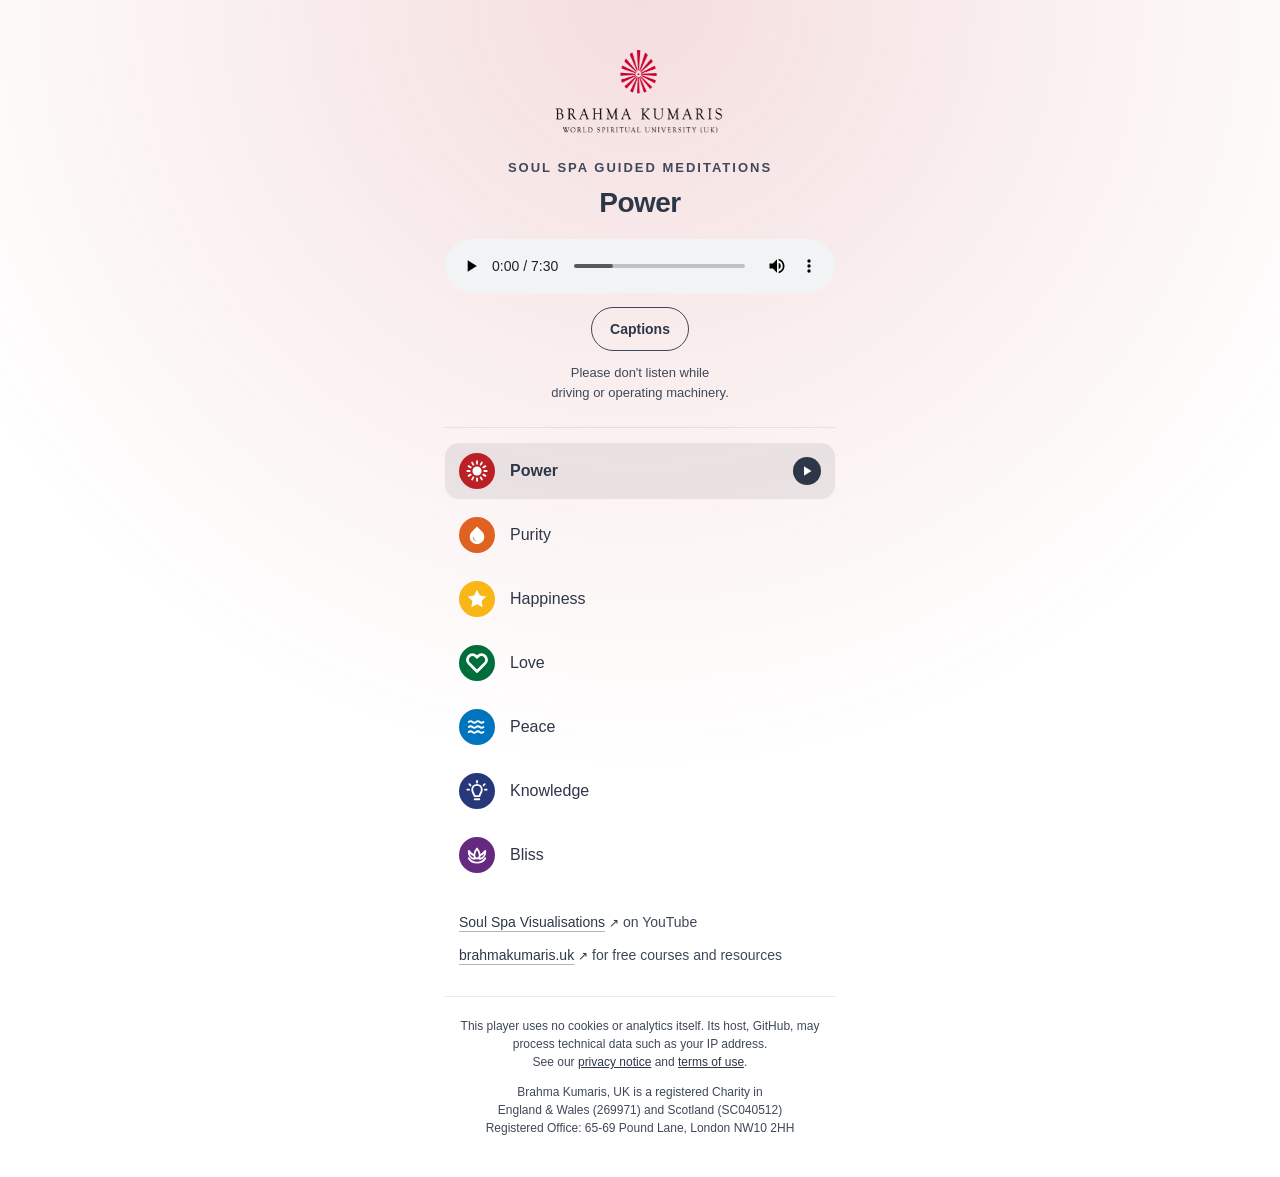
==== index.html @ 6076df24 "Add files via upload" ====
<!DOCTYPE html>
<html lang="en">
<head>
    <meta charset="UTF-8">
    <meta name="viewport" content="width=device-width, initial-scale=1.0">
    <meta name="robots" content="noindex">
    <meta name="referrer" content="no-referrer">
    <meta name="color-scheme" content="light dark">

    <!-- CSP: only same-origin files. No inline code, so styles.css and app.js can be edited freely. -->
    <meta http-equiv="Content-Security-Policy" content="default-src 'none'; img-src 'self' data:; media-src 'self'; style-src 'self'; script-src 'self'; base-uri 'none'; form-action 'none'">
    <link rel="icon" href="data:image/svg+xml,<svg xmlns=%22http://www.w3.org/2000/svg%22 viewBox=%220 0 100 100%22><text y=%22.9em%22 font-size=%2290%22>🎧</text></svg>">

    <title>Soul Spa Guided Meditations</title>

    <link rel="stylesheet" href="styles.css?v=11">
</head>
<body>
    <noscript><p class="noscript">Please enable JavaScript to use the audio guide.</p></noscript>

    <main class="player-card">
        <section class="now-playing-section" aria-labelledby="current-title">
            <img src="bk-logo.jpg" alt="Brahma Kumaris UK" class="org-logo" id="org-logo" width="190" height="80">

            <h1 class="page-title">Soul Spa Guided Meditations</h1>
            <h2 class="track-title" id="current-title" aria-live="polite">Loading...</h2>

            <audio id="audio-player" controls controlsList="nodownload" preload="metadata">
                <source id="audio-source" type="audio/mpeg">
                Your browser does not support the audio element.
            </audio>

            <button id="captions-toggle" class="captions-toggle" type="button" aria-pressed="false" hidden>Captions</button>
            <p id="captions" class="captions" hidden></p>

            <p class="safety-note">Please don't listen while driving or operating machinery.</p>

            <p id="audio-error" role="alert" hidden>Sorry, this audio track could not be loaded. Please check your connection and try again.</p>

        </section>

        <section aria-label="Meditations">
            <ul class="playlist-section" id="playlist-container" role="list"></ul>
        </section>

        <nav class="more-links" aria-label="More resources">
            <p><a href="https://www.youtube.com/playlist?list=PLLq9bWK3m2Do" target="_blank" rel="noopener noreferrer">Soul Spa Visualisations<span class="visually-hidden"> (opens in a new tab)</span></a> on YouTube</p>
            <p><a href="https://brahmakumaris.uk" target="_blank" rel="noopener noreferrer">brahmakumaris.uk<span class="visually-hidden"> (opens in a new tab)</span></a> for free courses and resources</p>
        </nav>

        <footer class="privacy-footer">
            <p>This player uses no cookies or analytics itself. Its host, GitHub, may process technical data such as your IP address.<br>See our
                <a href="https://brahmakumaris.uk/privacy-policy/" target="_blank" rel="noopener noreferrer">privacy notice<span class="visually-hidden"> (opens in a new tab)</span></a> and
                <a href="https://brahmakumaris.uk/terms-of-use" target="_blank" rel="noopener noreferrer">terms of use<span class="visually-hidden"> (opens in a new tab)</span></a>.</p>

            <p class="charity-details">
                Brahma Kumaris, UK is a registered Charity in England &amp; Wales (269971) and Scotland&nbsp;(SC040512)<br>
                Registered Office: 65-69 Pound Lane, London NW10 2HH
            </p>
        </footer>
    </main>

    <script src="captions.js?v=8"></script>
    <script src="app.js?v=5"></script>
</body>
</html>
---- styles.css ----
/* Animatable glow channels (browsers without @property just switch instantly) */
@property --glow-r { syntax: '<number>'; inherits: true; initial-value: 74; }
@property --glow-g { syntax: '<number>'; inherits: true; initial-value: 85; }
@property --glow-b { syntax: '<number>'; inherits: true; initial-value: 104; }
@property --glow-alpha { syntax: '<number>'; inherits: true; initial-value: 0.15; }
@property --glow-size { syntax: '<percentage>'; inherits: true; initial-value: 70%; }

:root {
    color-scheme: light dark;
    --text-main: #2d3748;   /* 10.6:1 on white */
    --text-muted: #3f4859;  /* 9.5:1 on white; dark enough to stay >= 4.5:1 under the colour bloom */
    --accent-contrast: #fff;
    --error: #c53030;       /* 5.5:1 on white */
    --highlight: rgba(0, 0, 0, 0.08);
    --hover-bg: rgba(0, 0, 0, 0.04);
    --active-bg: rgba(0, 0, 0, 0.07);
    --accent: #4a5568;      /* decorative only: never used for text */
    --glow-alpha: 0.15;
    --glow-peak: 0.35;      /* strongest the colour wash gets. Capped so text keeps >= 4.5:1 contrast */
    --glow-size: 70%;
    /* Slow fade back to the resting glow */
    transition: --glow-r 1s ease, --glow-g 1s ease, --glow-b 1s ease, --glow-alpha 6s ease-out, --glow-size 6s ease-out;
}

/* Colour bloom: added by app.js for the first seconds of a track, while the colour is named */
:root.bloom {
    --glow-alpha: var(--glow-peak);
    --glow-size: 100%;
    transition: --glow-r 1s ease, --glow-g 1s ease, --glow-b 1s ease, --glow-alpha 1.2s ease-out, --glow-size 2s ease-out;
}

@media (prefers-color-scheme: dark) {
    :root {
        --text-main: #edf2f7;
        --text-muted: #cbd5e0;
        --accent-contrast: #1a202c;
        --error: #fc8181;
        --highlight: rgba(255, 255, 255, 0.14);
        --hover-bg: rgba(255, 255, 255, 0.08);
        --active-bg: rgba(255, 255, 255, 0.14);
        --glow-alpha: 0.25;
        --glow-peak: 0.4;
    }
    .org-logo { mix-blend-mode: normal; background: #fff; padding: 8px; border-radius: 8px; }
    .track-symbol { color: var(--ink-dark); }
}

*, *::before, *::after { box-sizing: border-box; }

body {
    font-family: -apple-system, BlinkMacSystemFont, "Segoe UI", Roboto, Helvetica, Arial, sans-serif;
    color: var(--text-main);
    margin: 0;
    padding: 20px;
    display: flex;
    flex-direction: column;
    align-items: center;
    min-height: 100vh;
    min-height: 100dvh;
    background-color: transparent;
}

/* Ambient glow. A fixed pseudo-element instead of background-attachment: fixed, which iOS Safari renders badly. */
body::before {
    content: "";
    position: fixed;
    inset: 0;
    z-index: -1;
    pointer-events: none;
    background-image: radial-gradient(circle at 50% 0%, rgb(var(--glow-r) var(--glow-g) var(--glow-b) / var(--glow-alpha)) 0%, transparent var(--glow-size));
    background-repeat: no-repeat;
}

.player-card { padding: 20px 15px; width: 100%; max-width: 420px; display: flex; flex-direction: column; }

.org-logo { display: block; margin: 0 auto 20px; width: 190px; max-width: 100%; height: auto; mix-blend-mode: multiply; }

.now-playing-section { text-align: center; padding-bottom: 25px; border-bottom: 1px solid var(--highlight); margin-bottom: 15px; }

.page-title { font-size: 13px; text-transform: uppercase; letter-spacing: 2px; font-weight: 600; color: var(--text-muted); margin: 0 0 12px; }

.track-title { font-size: 28px; font-weight: 700; margin: 0 0 20px; letter-spacing: -0.5px; }

audio { width: 100%; margin: 0; display: block; outline: none; border: none; background-color: transparent; }

.safety-note { font-size: 13px; color: var(--text-muted); margin: 12px auto 0; line-height: 1.5; max-width: 30ch; text-wrap: balance; }

#audio-error { color: var(--error); font-size: 14px; margin: 10px 0 0; }

.privacy-footer a:focus-visible,
.track-link:focus-visible { outline: 2px solid var(--text-main); outline-offset: 2px; }


.playlist-section { display: flex; flex-direction: column; gap: 8px; list-style: none; padding: 0; margin: 0; }

.track-link {
    display: flex; align-items: center; justify-content: space-between;
    padding: 10px 14px; color: var(--text-main); border-radius: 14px;
    transition: background-color 0.2s ease; cursor: pointer;
    background: transparent; border: none; width: 100%; text-align: left; font-family: inherit;
}

.track-left-content { display: flex; align-items: center; gap: 15px; }
.track-title-text { font-size: 16px; font-weight: 500; }

.track-symbol {
    width: 36px; height: 36px; border-radius: 50%;
    display: flex; align-items: center; justify-content: center; flex-shrink: 0;
    color: var(--ink-light);              /* dark shade on light mode, bright shade on dark mode */
    background-color: var(--tint);
}

.play-indicator {
    width: 28px; height: 28px;
    background-color: var(--highlight); color: var(--text-main);
    border-radius: 50%; display: inline-flex; align-items: center; justify-content: center;
    flex-shrink: 0; transition: all 0.2s ease; opacity: 0;
}
.play-indicator::before { content: ""; width: 8px; height: 10px; margin-left: 1px; background: currentColor; clip-path: polygon(0 0, 100% 50%, 0 100%); }
.play-indicator.is-playing::before { margin-left: 0; clip-path: none; background: linear-gradient(to right, currentColor 0 3px, transparent 3px 5px, currentColor 5px 8px); }

@media (hover: hover) {
    .track-link:hover { background-color: var(--hover-bg); }
    .track-link:hover .play-indicator { opacity: 1; }
}
.track-link:active { background-color: var(--hover-bg); }
.track-link.active { background-color: var(--active-bg); }
.track-link.active .track-title-text { font-weight: 700; }
.track-link.active .play-indicator { opacity: 1; background-color: var(--text-main); color: var(--accent-contrast); }

.more-links { margin-top: 24px; padding-left: 14px; text-align: left; font-size: 14px; line-height: 1.5; color: var(--text-muted); } /* 14px lines up with the track symbols */
.more-links p { margin: 0; }
.more-links p + p { margin-top: 2px; }
.more-links a { display: inline-block; padding: 5px 0; color: var(--text-main); font-weight: 500; text-decoration: underline; text-decoration-thickness: 1px; text-decoration-color: rgba(128, 128, 128, 0.6); text-underline-offset: 4px; transition: text-decoration-color 0.2s ease; }
.more-links a::after { content: "\2197"; content: "\2197" / ""; display: inline-block; margin-left: 4px; font-size: 0.85em; font-weight: 400; } /* small arrow = opens elsewhere */
.more-links a:hover { text-decoration-color: currentColor; }
.more-links a:focus-visible { outline: 2px solid var(--text-main); outline-offset: 2px; border-radius: 3px; }

.privacy-footer { margin-top: 25px; padding-top: 20px; border-top: 1px solid var(--highlight); font-size: 12px; color: var(--text-muted); text-align: center; line-height: 1.5; }
.privacy-footer p { margin: 0; }
.privacy-footer a { color: var(--text-main); text-decoration: underline; }
.privacy-footer .charity-details { margin-top: 12px; text-wrap: balance; }
.noscript { text-align: center; padding: 20px; font-size: 14px; }
.visually-hidden { position: absolute; width: 1px; height: 1px; margin: -1px; padding: 0; overflow: hidden; clip: rect(0, 0, 0, 0); white-space: nowrap; border: 0; }

@media (forced-colors: active) {
    .track-link.active { outline: 2px solid Highlight; }
    .track-symbol { forced-color-adjust: none; }
}

@media (prefers-reduced-motion: reduce) {
    :root, .track-link, .play-indicator { transition: none; }
}

/* Captions button + live caption box */
.captions-toggle { margin: 14px auto 0; display: block; font: inherit; font-size: 14px; font-weight: 600; padding: 10px 18px; min-height: 44px; border-radius: 22px; cursor: pointer; color: var(--text-main); background: transparent; border: 1.5px solid var(--text-muted); }
.captions-toggle[aria-pressed="true"] { background: var(--text-main); color: var(--accent-contrast); border-color: var(--text-main); }
.captions-toggle:focus-visible { outline: 2px solid var(--text-main); outline-offset: 2px; }
.captions { white-space: pre-line; margin: 12px 0 0; padding: 12px 14px; min-height: 5.4em; background: var(--hover-bg); border-radius: 12px; font-size: 17px; line-height: 1.5; text-align: center; color: var(--text-main); }

.captions-toggle[hidden], .captions[hidden] { display: none; }
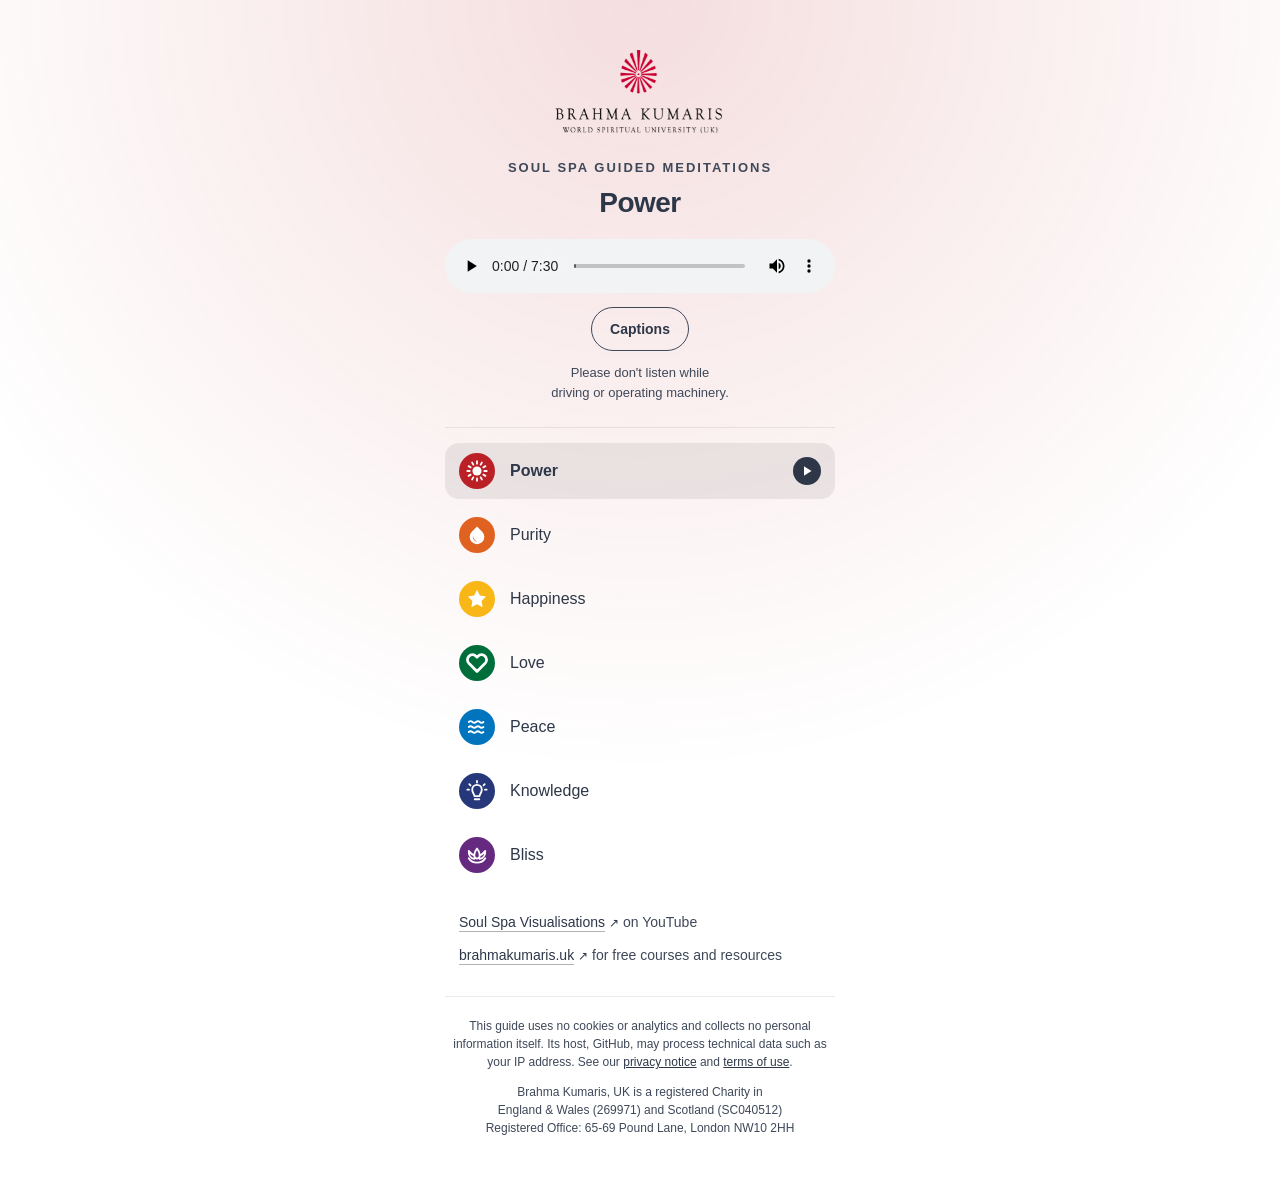
==== commit b3e26785: "Add files via upload Reversion away from trying to fix orphan lines and timing scan issues" ====
--- a/index.html
+++ b/index.html
@@ -49,7 +49,7 @@
         </nav>
 
         <footer class="privacy-footer">
-            <p>This player uses no cookies or analytics itself. Its host, GitHub, may process technical data such as your IP address.<br>See our
+            <p>This guide uses no cookies or analytics and collects no personal information itself. Its host, GitHub, may process technical data such as your IP address. See our
                 <a href="https://brahmakumaris.uk/privacy-policy/" target="_blank" rel="noopener noreferrer">privacy notice<span class="visually-hidden"> (opens in a new tab)</span></a> and
                 <a href="https://brahmakumaris.uk/terms-of-use" target="_blank" rel="noopener noreferrer">terms of use<span class="visually-hidden"> (opens in a new tab)</span></a>.</p>
 
@@ -60,7 +60,7 @@
         </footer>
     </main>
 
-    <script src="captions.js?v=8"></script>
+    <script src="captions.js?v=7"></script>
     <script src="app.js?v=5"></script>
 </body>
 </html>
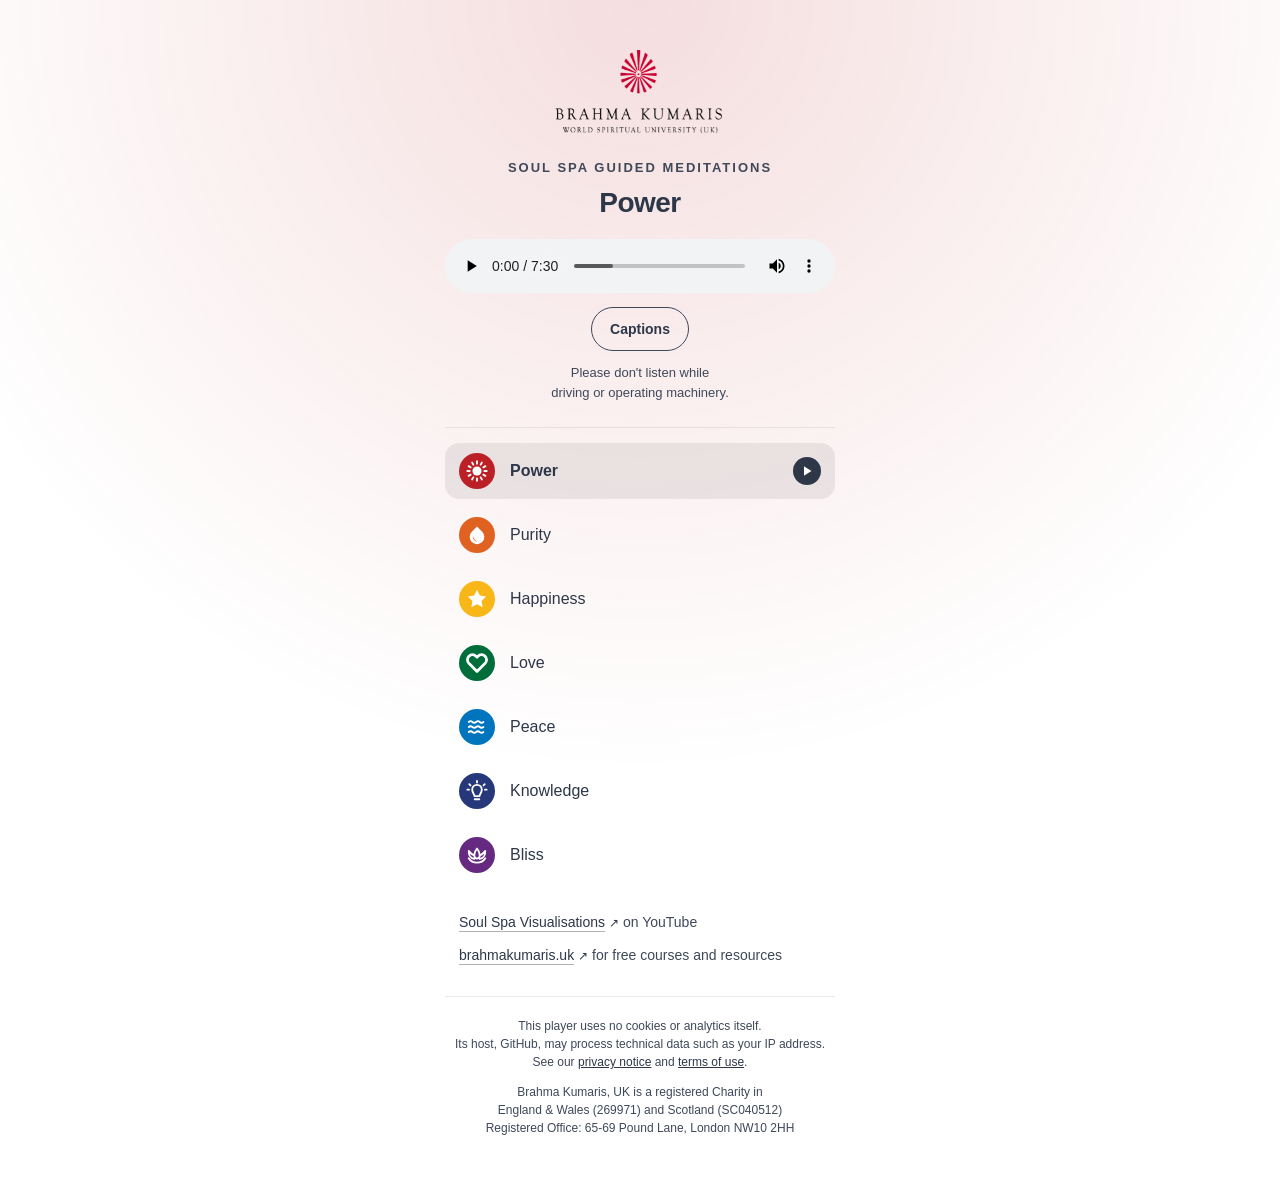
==== commit 8e024e6f: "Update index.html" ====
--- a/index.html
+++ b/index.html
@@ -49,7 +49,7 @@
         </nav>
 
         <footer class="privacy-footer">
-            <p>This guide uses no cookies or analytics and collects no personal information itself. Its host, GitHub, may process technical data such as your IP address. See our
+            <p>This player uses no cookies or analytics itself.<br>Its host, GitHub, may process technical data such as your IP address.<br>See our
                 <a href="https://brahmakumaris.uk/privacy-policy/" target="_blank" rel="noopener noreferrer">privacy notice<span class="visually-hidden"> (opens in a new tab)</span></a> and
                 <a href="https://brahmakumaris.uk/terms-of-use" target="_blank" rel="noopener noreferrer">terms of use<span class="visually-hidden"> (opens in a new tab)</span></a>.</p>
 
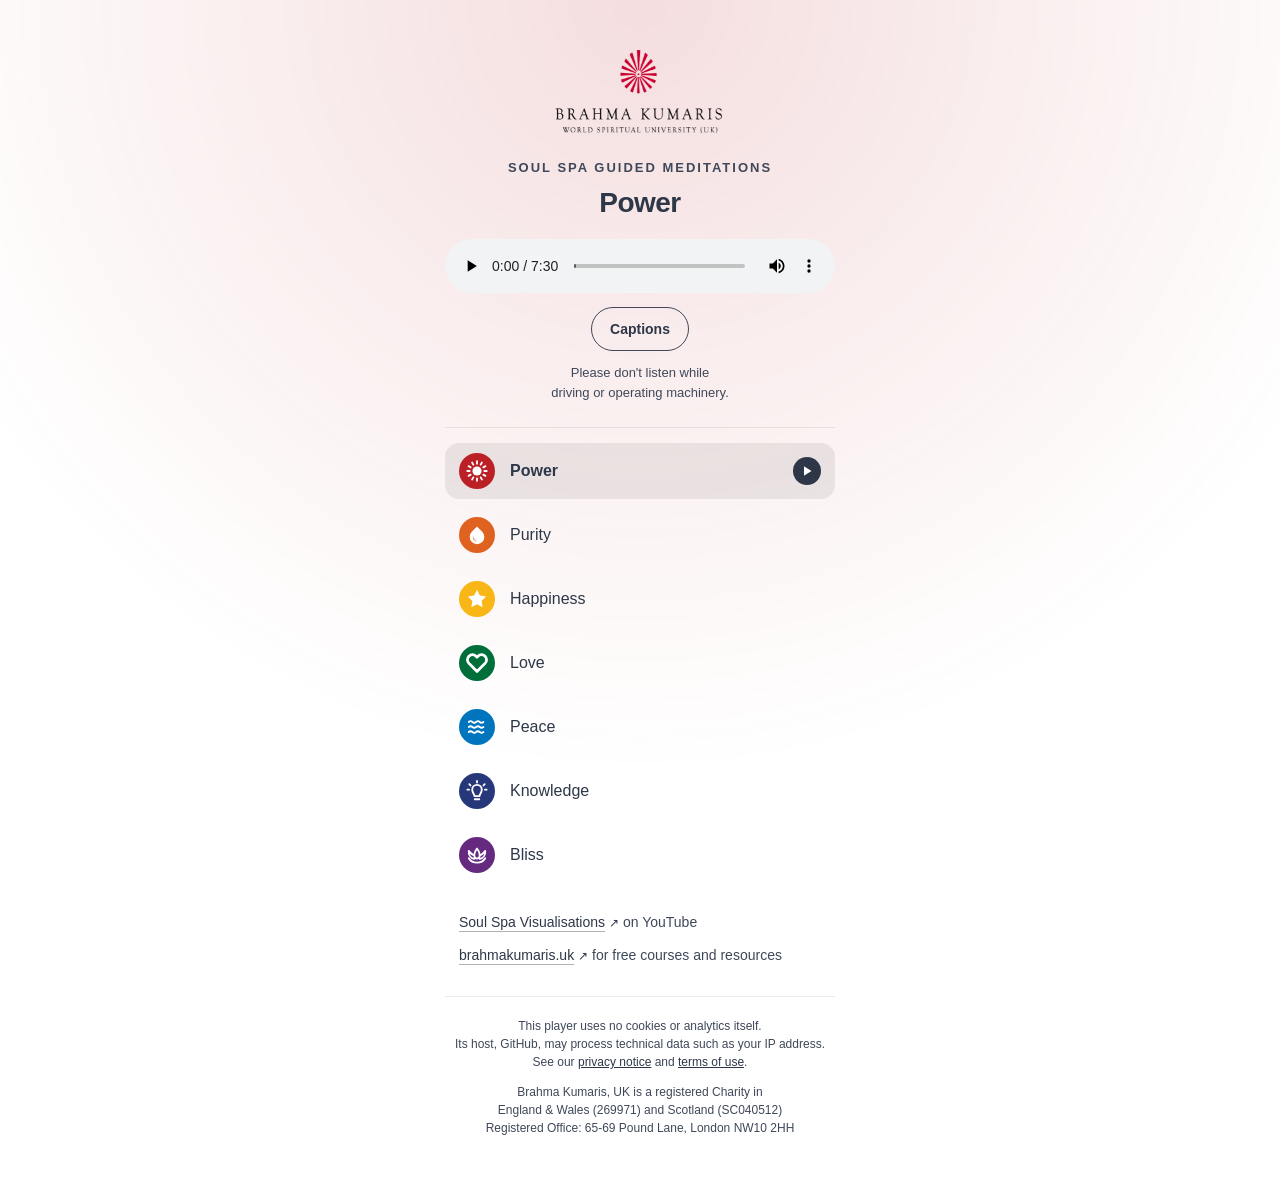
==== commit 4d4be904: "Add files via upload constant bit rate adjust" ====
--- a/index.html
+++ b/index.html
@@ -13,7 +13,7 @@
 
     <title>Soul Spa Guided Meditations</title>
 
-    <link rel="stylesheet" href="styles.css?v=11">
+    <link rel="stylesheet" href="styles.css?v=13">
 </head>
 <body>
     <noscript><p class="noscript">Please enable JavaScript to use the audio guide.</p></noscript>
@@ -61,6 +61,6 @@
     </main>
 
     <script src="captions.js?v=7"></script>
-    <script src="app.js?v=5"></script>
+    <script src="app.js?v=8"></script>
 </body>
 </html>
--- a/styles.css
+++ b/styles.css
@@ -156,6 +156,6 @@
 .captions-toggle { margin: 14px auto 0; display: block; font: inherit; font-size: 14px; font-weight: 600; padding: 10px 18px; min-height: 44px; border-radius: 22px; cursor: pointer; color: var(--text-main); background: transparent; border: 1.5px solid var(--text-muted); }
 .captions-toggle[aria-pressed="true"] { background: var(--text-main); color: var(--accent-contrast); border-color: var(--text-main); }
 .captions-toggle:focus-visible { outline: 2px solid var(--text-main); outline-offset: 2px; }
-.captions { white-space: pre-line; margin: 12px 0 0; padding: 12px 14px; min-height: 5.4em; background: var(--hover-bg); border-radius: 12px; font-size: 17px; line-height: 1.5; text-align: center; color: var(--text-main); }
+.captions { white-space: pre-line; text-wrap: pretty; text-wrap: balance; margin: 12px 0 0; padding: 12px 10px; min-height: 5.4em; background: var(--hover-bg); border-radius: 12px; font-size: 17px; font-size: clamp(15px, 4.4vw, 17px); line-height: 1.45; text-align: center; color: var(--text-main); }
 
 .captions-toggle[hidden], .captions[hidden] { display: none; }
